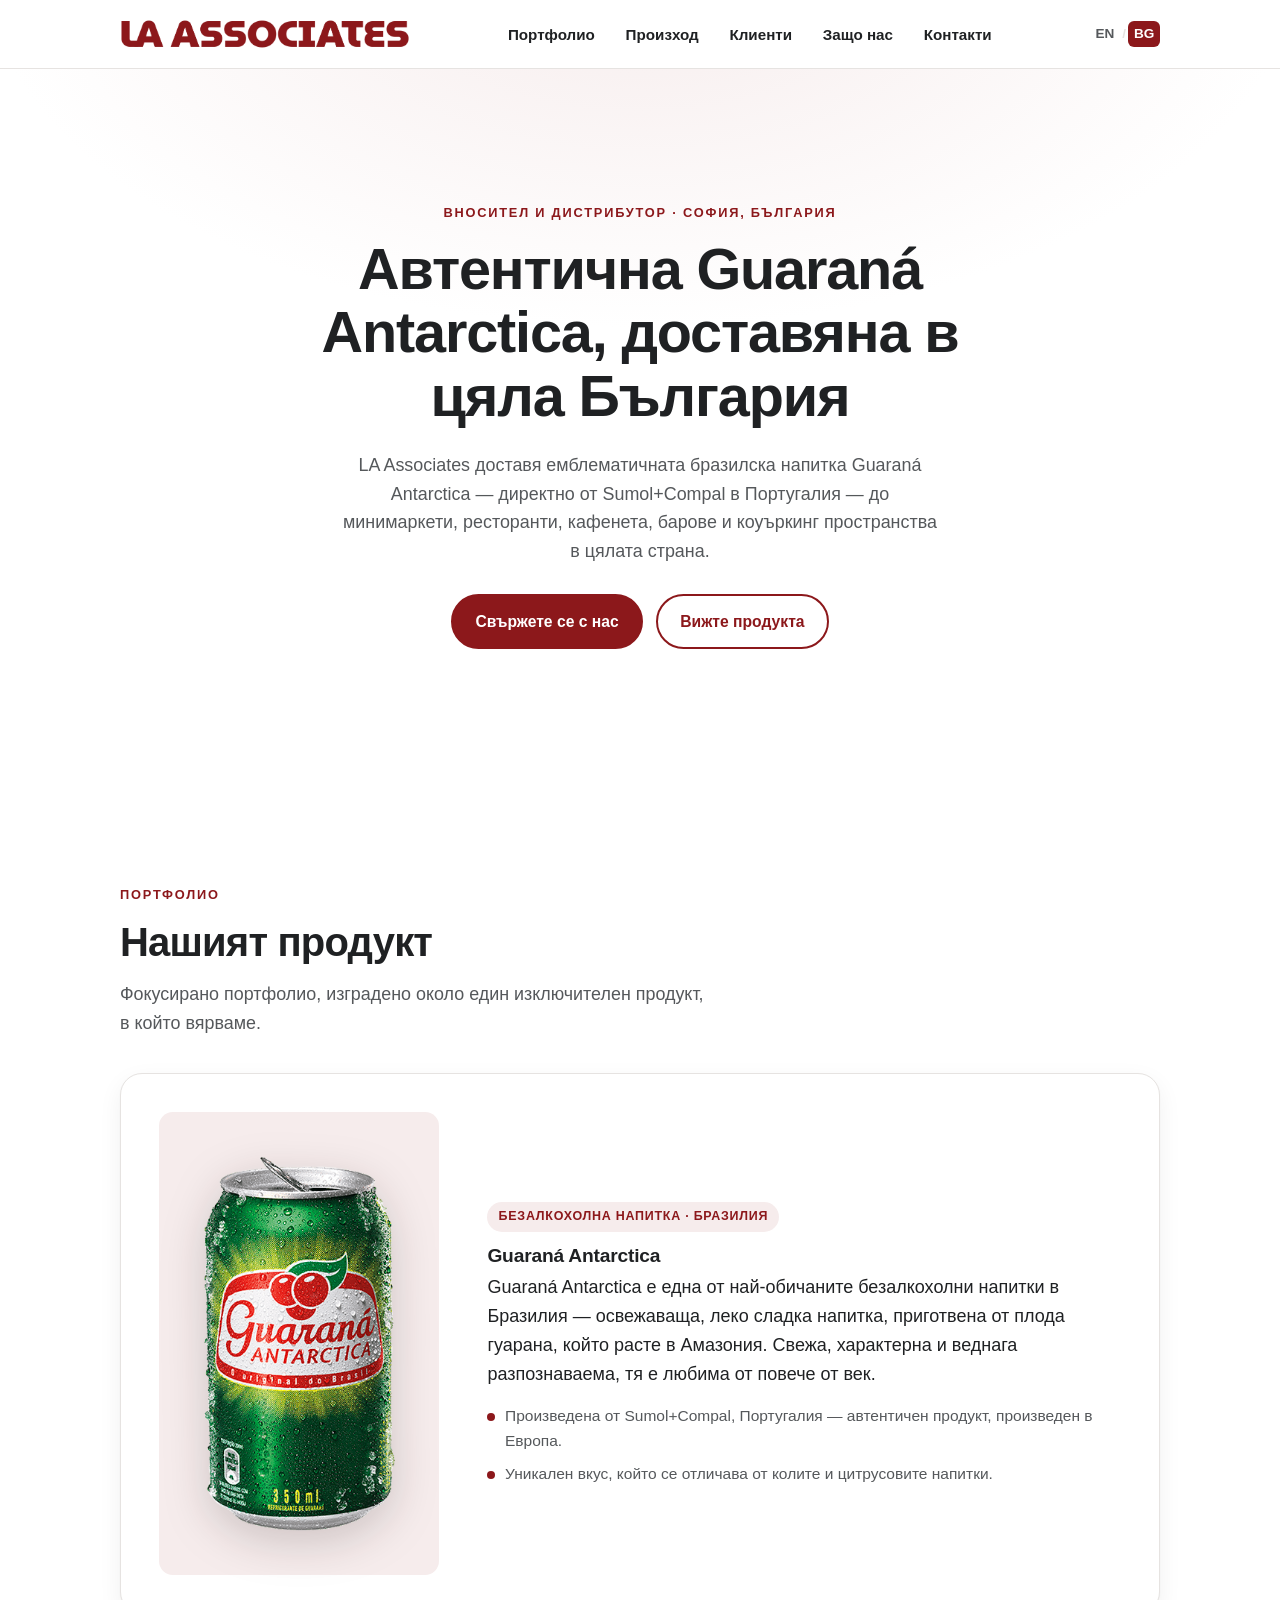
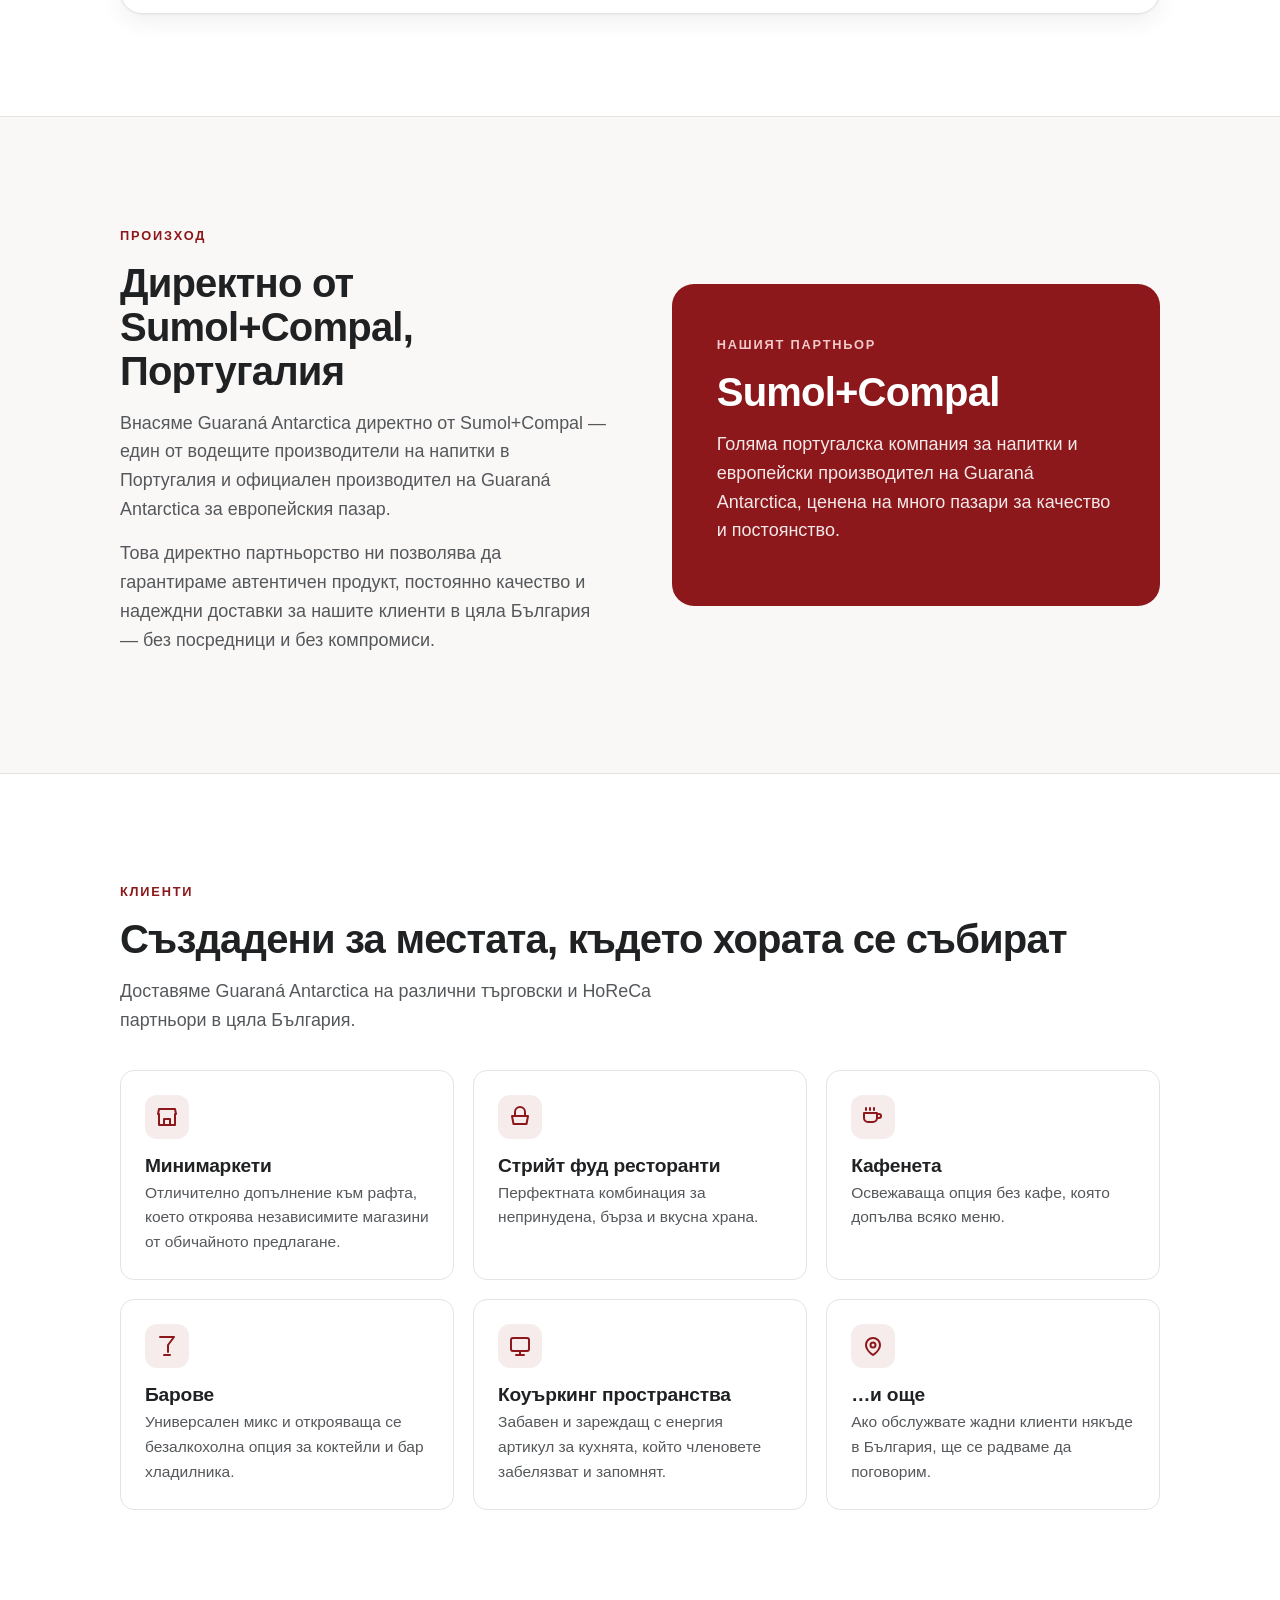
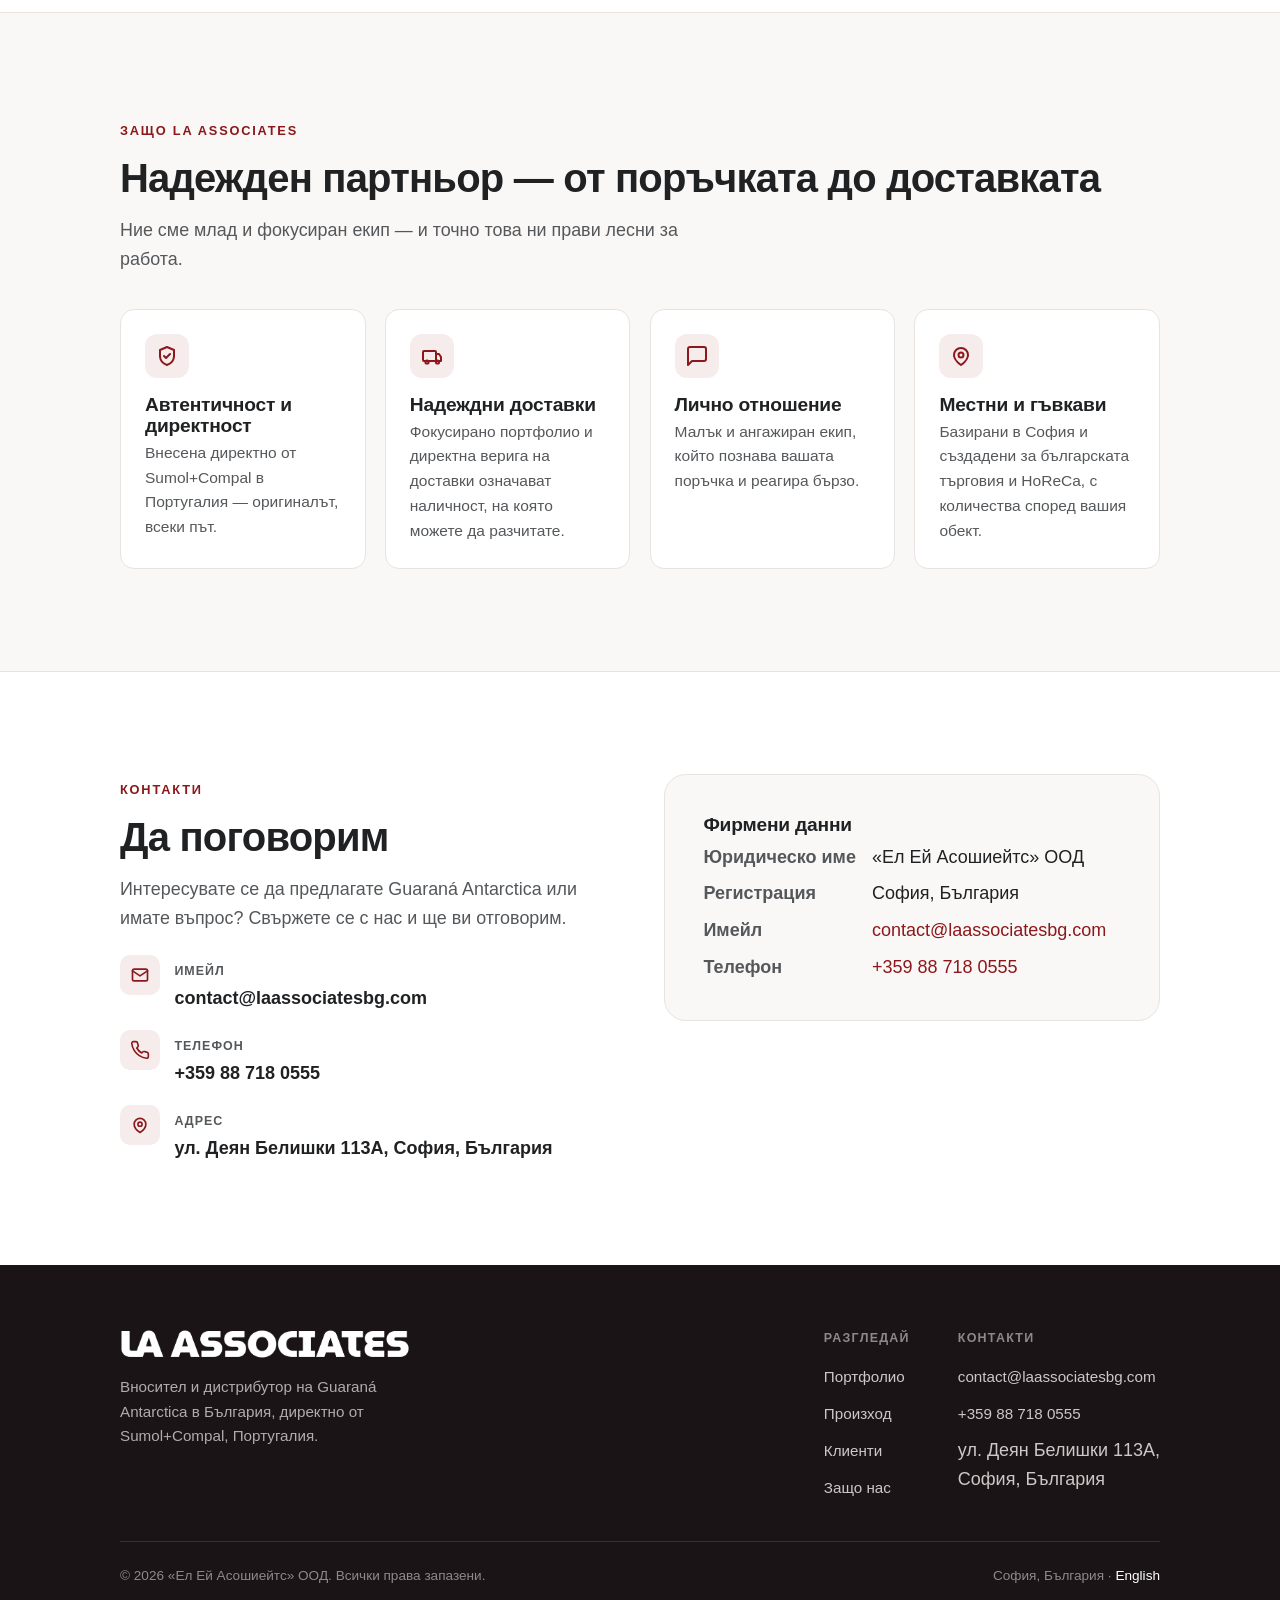
==== bg/index.html @ d762b49c "Add initial website structure and assets for LA Associates - Created index.html with complete websit" ====
<!DOCTYPE html>
<html lang="bg">
<head>
  <meta charset="utf-8">
  <meta name="viewport" content="width=device-width, initial-scale=1">

  <title>LA Associates — Вносител и дистрибутор на Guaraná Antarctica в България</title>
  <meta name="description" content="LA Associates е базиран в София вносител и дистрибутор на Guaraná Antarctica — емблематичната бразилска безалкохолна напитка, доставяна директно от Sumol+Compal, Португалия, до търговци и обекти в цяла България.">
  <meta name="theme-color" content="#8C181B">
  <link rel="canonical" href="https://laassociatesbg.com/bg/">

  <!-- Language alternates -->
  <link rel="alternate" hreflang="en" href="https://laassociatesbg.com/">
  <link rel="alternate" hreflang="bg" href="https://laassociatesbg.com/bg/">
  <link rel="alternate" hreflang="x-default" href="https://laassociatesbg.com/">

  <!-- Icons -->
  <link rel="icon" href="/favicon.ico" sizes="any">
  <link rel="icon" type="image/png" sizes="32x32" href="/assets/img/favicon-32.png">
  <link rel="icon" type="image/png" sizes="16x16" href="/assets/img/favicon-16.png">
  <link rel="apple-touch-icon" href="/assets/img/apple-touch-icon.png">
  <link rel="manifest" href="/site.webmanifest">

  <!-- Open Graph / Twitter -->
  <meta property="og:type" content="website">
  <meta property="og:site_name" content="LA Associates">
  <meta property="og:locale" content="bg">
  <meta property="og:locale:alternate" content="en">
  <meta property="og:title" content="LA Associates — Вносител и дистрибутор на Guaraná Antarctica в България">
  <meta property="og:description" content="Базиран в София вносител и дистрибутор на Guaraná Antarctica, директно от Sumol+Compal, Португалия.">
  <meta property="og:url" content="https://laassociatesbg.com/bg/">
  <meta property="og:image" content="https://laassociatesbg.com/assets/img/og-image.png">
  <meta property="og:image:width" content="1200">
  <meta property="og:image:height" content="630">
  <meta name="twitter:card" content="summary_large_image">
  <meta name="twitter:title" content="LA Associates — Вносител и дистрибутор на Guaraná Antarctica в България">
  <meta name="twitter:description" content="Базиран в София вносител и дистрибутор на Guaraná Antarctica, директно от Sumol+Compal, Португалия.">
  <meta name="twitter:image" content="https://laassociatesbg.com/assets/img/og-image.png">

  <link rel="preload" as="image" href="/assets/img/logo-wordmark.png">
  <link rel="stylesheet" href="/assets/css/styles.css">

  <!-- Structured data: Organization -->
  <script type="application/ld+json">
  {
    "@context": "https://schema.org",
    "@type": "Organization",
    "name": "LA Associates",
    "legalName": "\"LA Associates\" Ltd. («Ел Ей Асошиейтс» ООД)",
    "url": "https://laassociatesbg.com/",
    "logo": "https://laassociatesbg.com/assets/img/logo-mark.png",
    "image": "https://laassociatesbg.com/assets/img/og-image.png",
    "description": "Вносител и дистрибутор на Guaraná Antarctica в България, директно от Sumol+Compal, Португалия.",
    "address": {
      "@type": "PostalAddress",
      "streetAddress": "ул. Деян Белишки 113А",
      "addressLocality": "София",
      "addressCountry": "BG"
    },
    "contactPoint": {
      "@type": "ContactPoint",
      "contactType": "sales",
      "telephone": "+359887180555",
      "email": "contact@laassociatesbg.com",
      "areaServed": "BG",
      "availableLanguage": ["bg", "en"]
    }
  }
  </script>
</head>
<body>
  <a class="skip-link" href="#main">Към съдържанието</a>

  <header class="site-header">
    <div class="container nav">
      <a class="nav__logo" href="/bg/" aria-label="LA Associates — начало">
        <img src="/assets/img/logo-wordmark.png" alt="LA Associates" width="290" height="30">
      </a>

      <nav aria-label="Основна навигация">
        <ul class="nav__links" id="nav-links">
          <li><a href="#portfolio">Портфолио</a></li>
          <li><a href="#sourcing">Произход</a></li>
          <li><a href="#sectors">Клиенти</a></li>
          <li><a href="#why">Защо нас</a></li>
          <li><a href="#contact">Контакти</a></li>
        </ul>
      </nav>

      <div class="nav__right">
        <div class="lang" aria-label="Език">
          <a href="/" hreflang="en">EN</a>
          <span class="sep">/</span>
          <a href="/bg/" aria-current="true" hreflang="bg">BG</a>
        </div>
        <button class="nav__toggle" type="button" aria-expanded="false" aria-controls="nav-links" aria-label="Отвори менюто">
          <svg viewBox="0 0 24 24" fill="none" stroke="currentColor" stroke-width="2" stroke-linecap="round"><line x1="3" y1="6" x2="21" y2="6"/><line x1="3" y1="12" x2="21" y2="12"/><line x1="3" y1="18" x2="21" y2="18"/></svg>
        </button>
      </div>
    </div>
  </header>

  <main id="main">

    <!-- HERO -->
    <section class="hero" id="home">
      <div class="container hero__inner">
        <span class="eyebrow">Вносител и дистрибутор · София, България</span>
        <h1>Автентична Guaraná Antarctica, доставяна в цяла България</h1>
        <p class="lead">LA Associates доставя емблематичната бразилска напитка Guaraná Antarctica — директно от Sumol+Compal в Португалия — до минимаркети, ресторанти, кафенета, барове и коуъркинг пространства в цялата страна.</p>
        <div class="hero__actions">
          <a class="btn btn--primary" href="#contact">Свържете се с нас</a>
          <a class="btn btn--ghost" href="#portfolio">Вижте продукта</a>
        </div>
      </div>
    </section>

    <!-- PORTFOLIO -->
    <section class="section" id="portfolio">
      <div class="container">
        <span class="eyebrow">Портфолио</span>
        <h2>Нашият продукт</h2>
        <p class="lead" style="margin-bottom:2.2rem">Фокусирано портфолио, изградено около един изключителен продукт, в който вярваме.</p>

        <div class="product">
          <div class="product__visual">
            <img src="/assets/img/guarana-can.png" alt="Кен Guaraná Antarctica 350 мл" width="258" height="503">
          </div>
          <div>
            <span class="product__tag">Безалкохолна напитка · Бразилия</span>
            <h3>Guaraná Antarctica</h3>
            <p>Guaraná Antarctica е една от най-обичаните безалкохолни напитки в Бразилия — освежаваща, леко сладка напитка, приготвена от плода гуарана, който расте в Амазония. Свежа, характерна и веднага разпознаваема, тя е любима от повече от век.</p>
            <ul>
              <li>Произведена от Sumol+Compal, Португалия — автентичен продукт, произведен в Европа.</li>
              <li>Уникален вкус, който се отличава от колите и цитрусовите напитки.</li>
              <!-- TODO: добавете точните разфасовки (напр. кен / PET бутилка) след потвърждение. -->
            </ul>
          </div>
        </div>
      </div>
    </section>

    <!-- SOURCING -->
    <section class="section section--alt" id="sourcing">
      <div class="container split">
        <div>
          <span class="eyebrow">Произход</span>
          <h2>Директно от Sumol+Compal, Португалия</h2>
          <p class="lead">Внасяме Guaraná Antarctica директно от Sumol+Compal — един от водещите производители на напитки в Португалия и официален производител на Guaraná Antarctica за европейския пазар.</p>
          <p style="color:var(--ink-soft)">Това директно партньорство ни позволява да гарантираме автентичен продукт, постоянно качество и надеждни доставки за нашите клиенти в цяла България — без посредници и без компромиси.</p>
        </div>
        <div class="split__panel">
          <span class="eyebrow">Нашият партньор</span>
          <h2>Sumol+Compal</h2>
          <p>Голяма португалска компания за напитки и европейски производител на Guaraná Antarctica, ценена на много пазари за качество и постоянство.</p>
        </div>
      </div>
    </section>

    <!-- WHO WE SERVE -->
    <section class="section" id="sectors">
      <div class="container">
        <span class="eyebrow">Клиенти</span>
        <h2>Създадени за местата, където хората се събират</h2>
        <p class="lead" style="margin-bottom:2.2rem">Доставяме Guaraná Antarctica на различни търговски и HoReCa партньори в цяла България.</p>

        <div class="grid grid--3">
          <div class="card">
            <div class="card__icon"><svg viewBox="0 0 24 24" fill="none" stroke="currentColor" stroke-width="2" stroke-linecap="round" stroke-linejoin="round"><path d="M3 9l1-5h16l1 5"/><path d="M4 9v11h16V9"/><path d="M9 20v-6h6v6"/></svg></div>
            <h3>Минимаркети</h3>
            <p>Отличително допълнение към рафта, което откроява независимите магазини от обичайното предлагане.</p>
          </div>
          <div class="card">
            <div class="card__icon"><svg viewBox="0 0 24 24" fill="none" stroke="currentColor" stroke-width="2" stroke-linecap="round" stroke-linejoin="round"><path d="M4 11h16l-1.5 8h-13z"/><path d="M7 11V7a5 5 0 0 1 10 0v4"/></svg></div>
            <h3>Стрийт фуд ресторанти</h3>
            <p>Перфектната комбинация за непринудена, бърза и вкусна храна.</p>
          </div>
          <div class="card">
            <div class="card__icon"><svg viewBox="0 0 24 24" fill="none" stroke="currentColor" stroke-width="2" stroke-linecap="round" stroke-linejoin="round"><path d="M3 8h13v5a4 4 0 0 1-4 4H7a4 4 0 0 1-4-4z"/><path d="M16 9h2a2 2 0 0 1 0 4h-2"/><path d="M5 3v2M9 3v2M13 3v2"/></svg></div>
            <h3>Кафенета</h3>
            <p>Освежаваща опция без кафе, която допълва всяко меню.</p>
          </div>
          <div class="card">
            <div class="card__icon"><svg viewBox="0 0 24 24" fill="none" stroke="currentColor" stroke-width="2" stroke-linecap="round" stroke-linejoin="round"><path d="M5 3h14l-6 8v7"/><path d="M9 21h6"/></svg></div>
            <h3>Барове</h3>
            <p>Универсален микс и открояваща се безалкохолна опция за коктейли и бар хладилника.</p>
          </div>
          <div class="card">
            <div class="card__icon"><svg viewBox="0 0 24 24" fill="none" stroke="currentColor" stroke-width="2" stroke-linecap="round" stroke-linejoin="round"><rect x="3" y="4" width="18" height="13" rx="2"/><path d="M8 21h8M12 17v4"/></svg></div>
            <h3>Коуъркинг пространства</h3>
            <p>Забавен и зареждащ с енергия артикул за кухнята, който членовете забелязват и запомнят.</p>
          </div>
          <div class="card">
            <div class="card__icon"><svg viewBox="0 0 24 24" fill="none" stroke="currentColor" stroke-width="2" stroke-linecap="round" stroke-linejoin="round"><path d="M12 21s-7-4.5-7-10a7 7 0 0 1 14 0c0 5.5-7 10-7 10z"/><circle cx="12" cy="11" r="2.5"/></svg></div>
            <h3>…и още</h3>
            <p>Ако обслужвате жадни клиенти някъде в България, ще се радваме да поговорим.</p>
          </div>
        </div>
      </div>
    </section>

    <!-- WHY US -->
    <section class="section section--alt" id="why">
      <div class="container">
        <span class="eyebrow">Защо LA Associates</span>
        <h2>Надежден партньор — от поръчката до доставката</h2>
        <p class="lead" style="margin-bottom:2.2rem">Ние сме млад и фокусиран екип — и точно това ни прави лесни за работа.</p>

        <div class="grid grid--4">
          <div class="card">
            <div class="card__icon"><svg viewBox="0 0 24 24" fill="none" stroke="currentColor" stroke-width="2" stroke-linecap="round" stroke-linejoin="round"><path d="M9 12l2 2 4-4"/><path d="M12 3l7 3v6c0 4.5-3 7.5-7 9-4-1.5-7-4.5-7-9V6z"/></svg></div>
            <h3>Автентичност и директност</h3>
            <p>Внесена директно от Sumol+Compal в Португалия — оригиналът, всеки път.</p>
          </div>
          <div class="card">
            <div class="card__icon"><svg viewBox="0 0 24 24" fill="none" stroke="currentColor" stroke-width="2" stroke-linecap="round" stroke-linejoin="round"><rect x="3" y="7" width="13" height="10" rx="1"/><path d="M16 10h3l2 3v4h-5z"/><circle cx="7" cy="18" r="1.6"/><circle cx="17.5" cy="18" r="1.6"/></svg></div>
            <h3>Надеждни доставки</h3>
            <p>Фокусирано портфолио и директна верига на доставки означават наличност, на която можете да разчитате.</p>
          </div>
          <div class="card">
            <div class="card__icon"><svg viewBox="0 0 24 24" fill="none" stroke="currentColor" stroke-width="2" stroke-linecap="round" stroke-linejoin="round"><path d="M21 15a2 2 0 0 1-2 2H7l-4 4V5a2 2 0 0 1 2-2h14a2 2 0 0 1 2 2z"/></svg></div>
            <h3>Лично отношение</h3>
            <p>Малък и ангажиран екип, който познава вашата поръчка и реагира бързо.</p>
          </div>
          <div class="card">
            <div class="card__icon"><svg viewBox="0 0 24 24" fill="none" stroke="currentColor" stroke-width="2" stroke-linecap="round" stroke-linejoin="round"><path d="M12 21s-7-4.5-7-10a7 7 0 0 1 14 0c0 5.5-7 10-7 10z"/><circle cx="12" cy="11" r="2.5"/></svg></div>
            <h3>Местни и гъвкави</h3>
            <p>Базирани в София и създадени за българската търговия и HoReCa, с количества според вашия обект.</p>
          </div>
        </div>
      </div>
    </section>

    <!-- CONTACT -->
    <section class="section" id="contact">
      <div class="container">
        <div class="contact__grid">
          <div>
            <span class="eyebrow">Контакти</span>
            <h2>Да поговорим</h2>
            <p class="lead">Интересувате се да предлагате Guaraná Antarctica или имате въпрос? Свържете се с нас и ще ви отговорим.</p>
            <ul class="contact__list">
              <li>
                <span class="contact__ico"><svg viewBox="0 0 24 24" fill="none" stroke="currentColor" stroke-width="2" stroke-linecap="round" stroke-linejoin="round"><rect x="3" y="5" width="18" height="14" rx="2"/><path d="m3 7 9 6 9-6"/></svg></span>
                <span><span class="k">Имейл</span><br><a class="v" href="mailto:contact@laassociatesbg.com">contact@laassociatesbg.com</a></span>
              </li>
              <li>
                <span class="contact__ico"><svg viewBox="0 0 24 24" fill="none" stroke="currentColor" stroke-width="2" stroke-linecap="round" stroke-linejoin="round"><path d="M22 16.9v3a2 2 0 0 1-2.2 2 19.8 19.8 0 0 1-8.6-3.1 19.5 19.5 0 0 1-6-6 19.8 19.8 0 0 1-3.1-8.6A2 2 0 0 1 4.1 2h3a2 2 0 0 1 2 1.7c.1.9.4 1.8.7 2.6a2 2 0 0 1-.5 2.1L8.1 9.6a16 16 0 0 0 6 6l1.2-1.2a2 2 0 0 1 2.1-.5c.8.3 1.7.6 2.6.7a2 2 0 0 1 1.9 2z"/></svg></span>
                <span><span class="k">Телефон</span><br><a class="v" href="tel:+359887180555">+359 88 718 0555</a></span>
              </li>
              <li>
                <span class="contact__ico"><svg viewBox="0 0 24 24" fill="none" stroke="currentColor" stroke-width="2" stroke-linecap="round" stroke-linejoin="round"><path d="M12 21s-7-4.5-7-10a7 7 0 0 1 14 0c0 5.5-7 10-7 10z"/><circle cx="12" cy="11" r="2.5"/></svg></span>
                <span><span class="k">Адрес</span><br><span class="v">ул. Деян Белишки 113А, София, България</span></span>
              </li>
            </ul>
          </div>
          <aside class="contact__card">
            <h3>Фирмени данни</h3>
            <dl>
              <dt>Юридическо име</dt><dd>«Ел Ей Асошиейтс» ООД</dd>
              <dt>Регистрация</dt><dd>София, България</dd>
              <!-- TODO: добавете ЕИК/ДДС номер, когато е наличен -->
              <dt>Имейл</dt><dd><a href="mailto:contact@laassociatesbg.com">contact@laassociatesbg.com</a></dd>
              <dt>Телефон</dt><dd><a href="tel:+359887180555">+359 88 718 0555</a></dd>
            </dl>
          </aside>
        </div>
      </div>
    </section>
  </main>

  <footer class="site-footer">
    <div class="container">
      <div class="footer__top">
        <div class="footer__brand">
          <img src="/assets/img/logo-wordmark.png" alt="LA Associates" width="290" height="30">
          <p>Вносител и дистрибутор на Guaraná Antarctica в България, директно от Sumol+Compal, Португалия.</p>
        </div>
        <div class="footer__nav">
          <div>
            <h4>Разгледай</h4>
            <ul>
              <li><a href="#portfolio">Портфолио</a></li>
              <li><a href="#sourcing">Произход</a></li>
              <li><a href="#sectors">Клиенти</a></li>
              <li><a href="#why">Защо нас</a></li>
            </ul>
          </div>
          <div>
            <h4>Контакти</h4>
            <ul>
              <li><a href="mailto:contact@laassociatesbg.com">contact@laassociatesbg.com</a></li>
              <li><a href="tel:+359887180555">+359 88 718 0555</a></li>
              <li>ул. Деян Белишки 113А,<br>София, България</li>
            </ul>
            <!-- Social links go here once available -->
          </div>
        </div>
      </div>
      <div class="footer__bottom">
        <span>&copy; <span id="year">2026</span> «Ел Ей Асошиейтс» ООД. Всички права запазени.<!-- TODO: добавете „· ДДС: <номер>“ когато е наличен --></span>
        <span>София, България · <a href="/">English</a></span>
      </div>
    </div>
  </footer>

  <script src="/assets/js/main.js" defer></script>
</body>
</html>
---- assets/css/styles.css ----
/* =========================================================================
   LA Associates — stylesheet
   Single shared stylesheet for the English (/) and Bulgarian (/bg/) pages.
   Theming lives in :root — change the brand here and it updates everywhere.
   ========================================================================= */

:root {
  --brand:        #8C181B;   /* logo maroon */
  --brand-dark:   #6E1215;
  --brand-tint:   #f6ecec;   /* very light maroon wash for section backgrounds */
  --ink:          #1F2123;   /* body text */
  --ink-soft:     #55585b;   /* secondary text */
  --line:         #e6e3e1;   /* hairline borders */
  --bg:           #ffffff;
  --bg-alt:       #faf8f7;
  --radius:       14px;
  --radius-lg:    22px;
  --maxw:         1120px;
  --shadow:       0 1px 2px rgba(0,0,0,.04), 0 8px 24px rgba(20,10,10,.06);
  --font: -apple-system, BlinkMacSystemFont, "Segoe UI", Roboto, Helvetica, Arial,
          "Apple Color Emoji", "Segoe UI Emoji", sans-serif;
}

/* ---------- reset ---------- */
*, *::before, *::after { box-sizing: border-box; }
html { scroll-behavior: smooth; -webkit-text-size-adjust: 100%; }
body {
  margin: 0;
  font-family: var(--font);
  color: var(--ink);
  background: var(--bg);
  line-height: 1.6;
  font-size: clamp(16px, 1vw + 14px, 18px);
  -webkit-font-smoothing: antialiased;
}
img { max-width: 100%; display: block; height: auto; }
a { color: var(--brand); text-decoration: none; }
a:hover { text-decoration: underline; }
h1, h2, h3 { line-height: 1.1; letter-spacing: -0.02em; font-weight: 800; margin: 0 0 .4em; }
h1 { font-size: clamp(2.1rem, 5vw + 1rem, 3.6rem); }
h2 { font-size: clamp(1.7rem, 3vw + .8rem, 2.5rem); }
h3 { font-size: 1.2rem; letter-spacing: -0.01em; }
p  { margin: 0 0 1rem; }
:focus-visible { outline: 3px solid var(--brand); outline-offset: 2px; border-radius: 4px; }

/* ---------- layout helpers ---------- */
.container { width: 100%; max-width: var(--maxw); margin-inline: auto; padding-inline: clamp(20px, 5vw, 40px); }
.section { padding: clamp(56px, 8vw, 104px) 0; }
.section--alt { background: var(--bg-alt); border-block: 1px solid var(--line); }
.eyebrow {
  display: inline-block; font-size: .8rem; font-weight: 700; letter-spacing: .14em;
  text-transform: uppercase; color: var(--brand); margin-bottom: .9rem;
}
.lead { font-size: 1.12rem; color: var(--ink-soft); max-width: 60ch; }
.skip-link {
  position: absolute; left: -9999px; top: 0; background: var(--brand); color: #fff;
  padding: .6rem 1rem; z-index: 100; border-radius: 0 0 8px 0;
}
.skip-link:focus { left: 0; }

/* ---------- buttons ---------- */
.btn {
  display: inline-flex; align-items: center; gap: .5rem; font-weight: 700;
  padding: .8rem 1.4rem; border-radius: 999px; border: 2px solid var(--brand);
  transition: background .15s ease, color .15s ease, transform .15s ease;
  text-decoration: none; cursor: pointer; font-size: .98rem;
}
.btn--primary { background: var(--brand); color: #fff; }
.btn--primary:hover { background: var(--brand-dark); border-color: var(--brand-dark); text-decoration: none; transform: translateY(-1px); }
.btn--ghost { background: transparent; color: var(--brand); }
.btn--ghost:hover { background: var(--brand-tint); text-decoration: none; }

/* ---------- header / nav ---------- */
.site-header {
  position: sticky; top: 0; z-index: 50; background: rgba(255,255,255,.92);
  backdrop-filter: saturate(180%) blur(10px); border-bottom: 1px solid var(--line);
}
.nav { display: flex; align-items: center; justify-content: space-between; gap: 1rem; min-height: 68px; }
.nav__logo img { height: 30px; width: auto; }
.nav__links { display: flex; align-items: center; gap: clamp(1rem, 2.4vw, 2rem); list-style: none; margin: 0; padding: 0; }
.nav__links a { color: var(--ink); font-weight: 600; font-size: .95rem; }
.nav__links a:hover { color: var(--brand); text-decoration: none; }
.nav__right { display: flex; align-items: center; gap: 1.2rem; }

/* language switcher */
.lang { display: inline-flex; align-items: center; gap: .15rem; font-size: .85rem; font-weight: 700; }
.lang a { color: var(--ink-soft); padding: .15rem .35rem; border-radius: 6px; }
.lang a:hover { color: var(--brand); text-decoration: none; }
.lang [aria-current="true"] { color: #fff; background: var(--brand); }
.lang span.sep { color: var(--line); }

/* mobile nav */
.nav__toggle {
  display: none; background: none; border: 0; cursor: pointer; padding: .4rem;
  color: var(--ink);
}
.nav__toggle svg { width: 26px; height: 26px; }

@media (max-width: 860px) {
  .nav__toggle { display: inline-flex; }
  .nav__links {
    position: fixed; inset: 68px 0 auto 0; flex-direction: column; align-items: flex-start;
    gap: 0; background: #fff; border-bottom: 1px solid var(--line); padding: .5rem 0;
    box-shadow: var(--shadow); transform: translateY(-12px); opacity: 0; pointer-events: none;
    transition: opacity .18s ease, transform .18s ease;
  }
  .nav__links.is-open { transform: translateY(0); opacity: 1; pointer-events: auto; }
  .nav__links li { width: 100%; }
  .nav__links a { display: block; padding: .85rem clamp(20px,5vw,40px); width: 100%; }
}

/* ---------- hero ---------- */
.hero { position: relative; overflow: hidden; background:
  radial-gradient(1100px 620px at 50% -16%, var(--brand-tint), transparent 60%); }
.hero__inner { padding: clamp(60px, 10vw, 128px) 0; text-align: center; }
.hero__inner h1 { max-width: 20ch; margin-inline: auto; }
.hero__inner .lead { max-width: 60ch; margin-inline: auto; }
.hero__actions { display: flex; flex-wrap: wrap; gap: .8rem; margin-top: 1.8rem; justify-content: center; }

/* ---------- cards / grids ---------- */
.grid { display: grid; gap: 1.2rem; }
.grid--3 { grid-template-columns: repeat(3, 1fr); }
.grid--4 { grid-template-columns: repeat(4, 1fr); }
@media (max-width: 900px) { .grid--3, .grid--4 { grid-template-columns: repeat(2, 1fr); } }
@media (max-width: 560px) { .grid--3, .grid--4 { grid-template-columns: 1fr; } }

.card {
  background: var(--bg); border: 1px solid var(--line); border-radius: var(--radius);
  padding: 1.5rem; transition: box-shadow .18s ease, transform .18s ease;
}
.card:hover { box-shadow: var(--shadow); transform: translateY(-2px); }
.card__icon {
  width: 44px; height: 44px; border-radius: 12px; display: grid; place-items: center;
  background: var(--brand-tint); color: var(--brand); margin-bottom: 1rem;
}
.card__icon svg { width: 24px; height: 24px; }
.card h3 { margin-bottom: .3rem; }
.card p { color: var(--ink-soft); margin: 0; font-size: .97rem; }

/* product (portfolio) */
.product { display: grid; grid-template-columns: 280px 1fr; gap: clamp(1.5rem, 4vw, 3rem); align-items: center;
  border: 1px solid var(--line); border-radius: var(--radius-lg); padding: clamp(1.4rem, 3vw, 2.4rem); background: #fff; box-shadow: var(--shadow); }
.product__visual { background: var(--brand-tint); border-radius: var(--radius); aspect-ratio: 4/5; display: grid; grid-template-columns: 1fr; place-items: center; padding: clamp(24px, 4vw, 44px); }
.product__visual img { width: auto; height: auto; max-width: 100%; max-height: 100%; filter: drop-shadow(0 12px 22px rgba(20,10,10,.18)); }
.product__tag { display:inline-block; font-size:.78rem; font-weight:700; letter-spacing:.06em; text-transform:uppercase; color: var(--brand); background: var(--brand-tint); padding:.3rem .7rem; border-radius:999px; margin-bottom:.8rem; }
.product ul { margin: 1rem 0 0; padding: 0; list-style: none; display: grid; gap: .5rem; }
.product li { display: flex; gap: .6rem; align-items: flex-start; color: var(--ink-soft); font-size: .97rem; }
.product li::before { content: ""; flex: none; width: 8px; height: 8px; margin-top: .55rem; border-radius: 50%; background: var(--brand); }
@media (max-width: 680px) { .product { grid-template-columns: 1fr; } .product__visual { max-width: 220px; margin-inline: auto; } }

/* sourcing split */
.split { display: grid; grid-template-columns: 1fr 1fr; gap: clamp(2rem,5vw,4rem); align-items: center; }
@media (max-width: 820px) { .split { grid-template-columns: 1fr; } }
.split__panel { background: var(--brand); color: #fff; border-radius: var(--radius-lg); padding: clamp(1.8rem, 4vw, 2.8rem); }
.split__panel .eyebrow { color: #f3c9c9; }
.split__panel h2 { color: #fff; }
.split__panel p { color: rgba(255,255,255,.9); }

/* ---------- contact ---------- */
.contact__grid { display: grid; grid-template-columns: 1fr 1fr; gap: clamp(1.5rem, 4vw, 3rem); align-items: start; }
@media (max-width: 760px) { .contact__grid { grid-template-columns: 1fr; } }
.contact__list { list-style: none; margin: 1.4rem 0 0; padding: 0; display: grid; gap: 1.1rem; }
.contact__list li { display: flex; gap: .9rem; align-items: flex-start; }
.contact__ico { flex: none; width: 40px; height: 40px; border-radius: 10px; background: var(--brand-tint); color: var(--brand); display: grid; place-items: center; }
.contact__ico svg { width: 20px; height: 20px; }
.contact__list .k { font-size: .78rem; text-transform: uppercase; letter-spacing: .08em; color: var(--ink-soft); font-weight: 700; }
.contact__list .v { font-weight: 600; color: var(--ink); }
.contact__list a.v:hover { color: var(--brand); }
.contact__card { background: var(--bg-alt); border: 1px solid var(--line); border-radius: var(--radius-lg); padding: clamp(1.5rem, 4vw, 2.4rem); }
.contact__card dl { margin: 0; display: grid; grid-template-columns: auto 1fr; gap: .5rem 1rem; }
.contact__card dt { font-weight: 700; color: var(--ink-soft); }
.contact__card dd { margin: 0; }

/* ---------- footer ---------- */
.site-footer { background: #1a1416; color: #cfc7c7; padding: clamp(40px, 6vw, 64px) 0 28px; }
.site-footer a { color: #fff; }
.footer__top { display: flex; flex-wrap: wrap; justify-content: space-between; gap: 2rem; }
.footer__brand img { height: 30px; filter: brightness(0) invert(1); margin-bottom: 1rem; }
.footer__brand p { max-width: 38ch; color: #b3abab; font-size: .95rem; }
.footer__nav { display: flex; gap: 3rem; flex-wrap: wrap; }
.footer__nav h4 { font-size: .78rem; text-transform: uppercase; letter-spacing: .1em; color: #8f8888; margin: 0 0 .8rem; }
.footer__nav ul { list-style: none; margin: 0; padding: 0; display: grid; gap: .5rem; }
.footer__nav a { color: #cfc7c7; font-size: .95rem; }
.footer__nav a:hover { color: #fff; }
.footer__bottom { margin-top: 2.5rem; padding-top: 1.4rem; border-top: 1px solid rgba(255,255,255,.12);
  display: flex; flex-wrap: wrap; gap: .6rem 1.5rem; justify-content: space-between; font-size: .85rem; color: #8f8888; }

/* reduced motion */
@media (prefers-reduced-motion: reduce) {
  html { scroll-behavior: auto; }
  * { transition: none !important; }
}
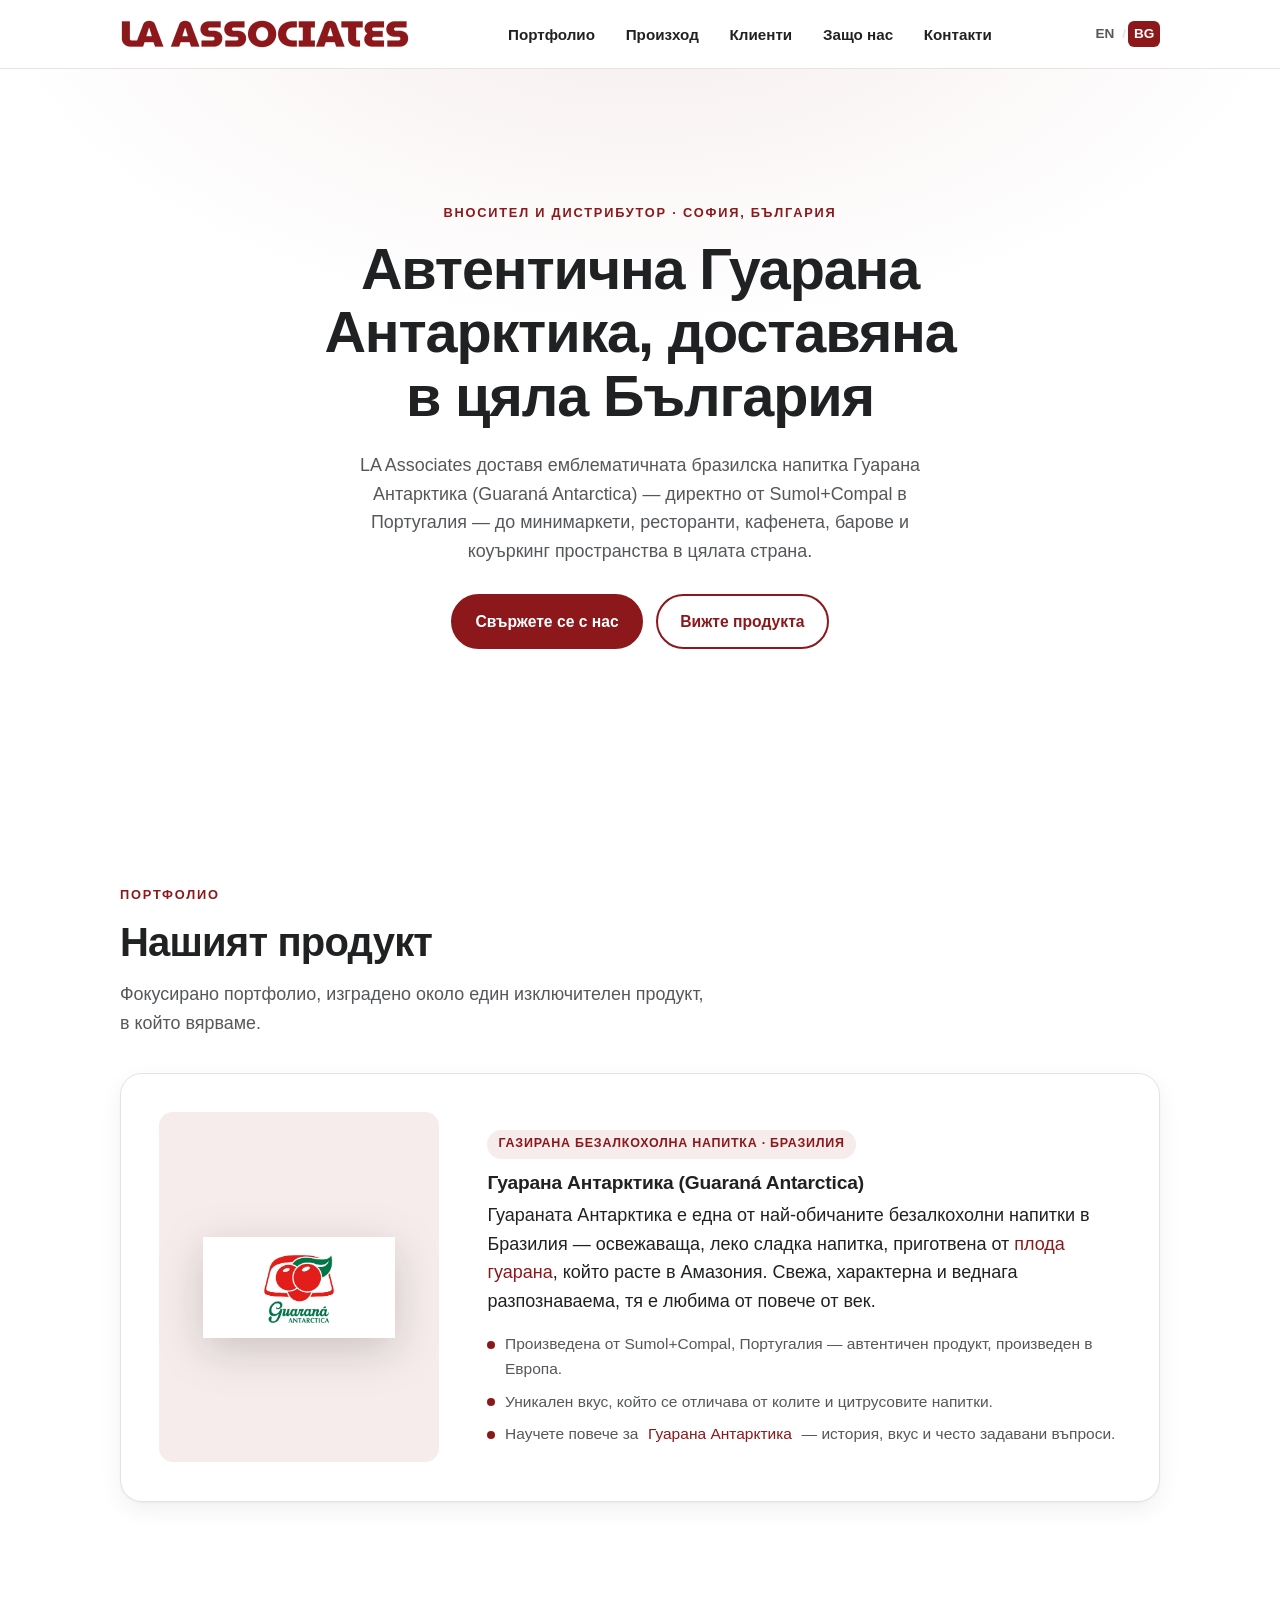
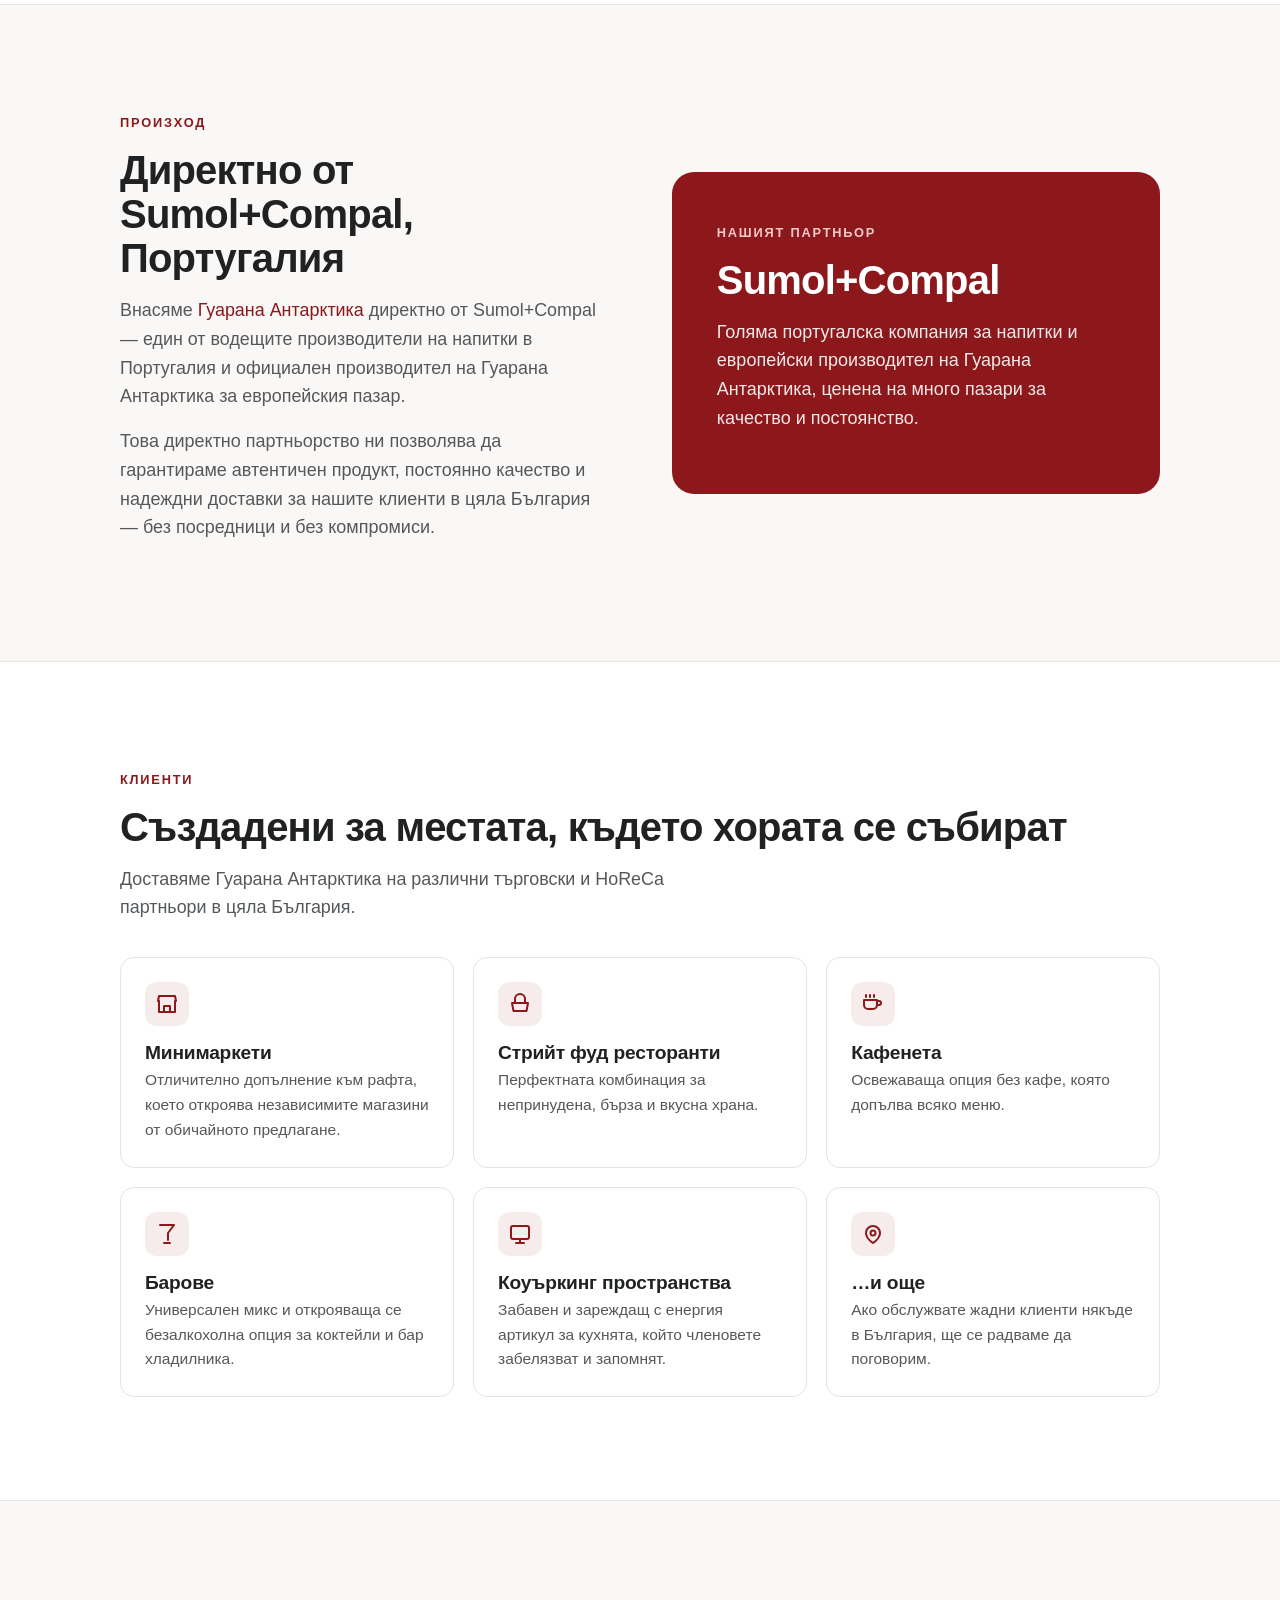
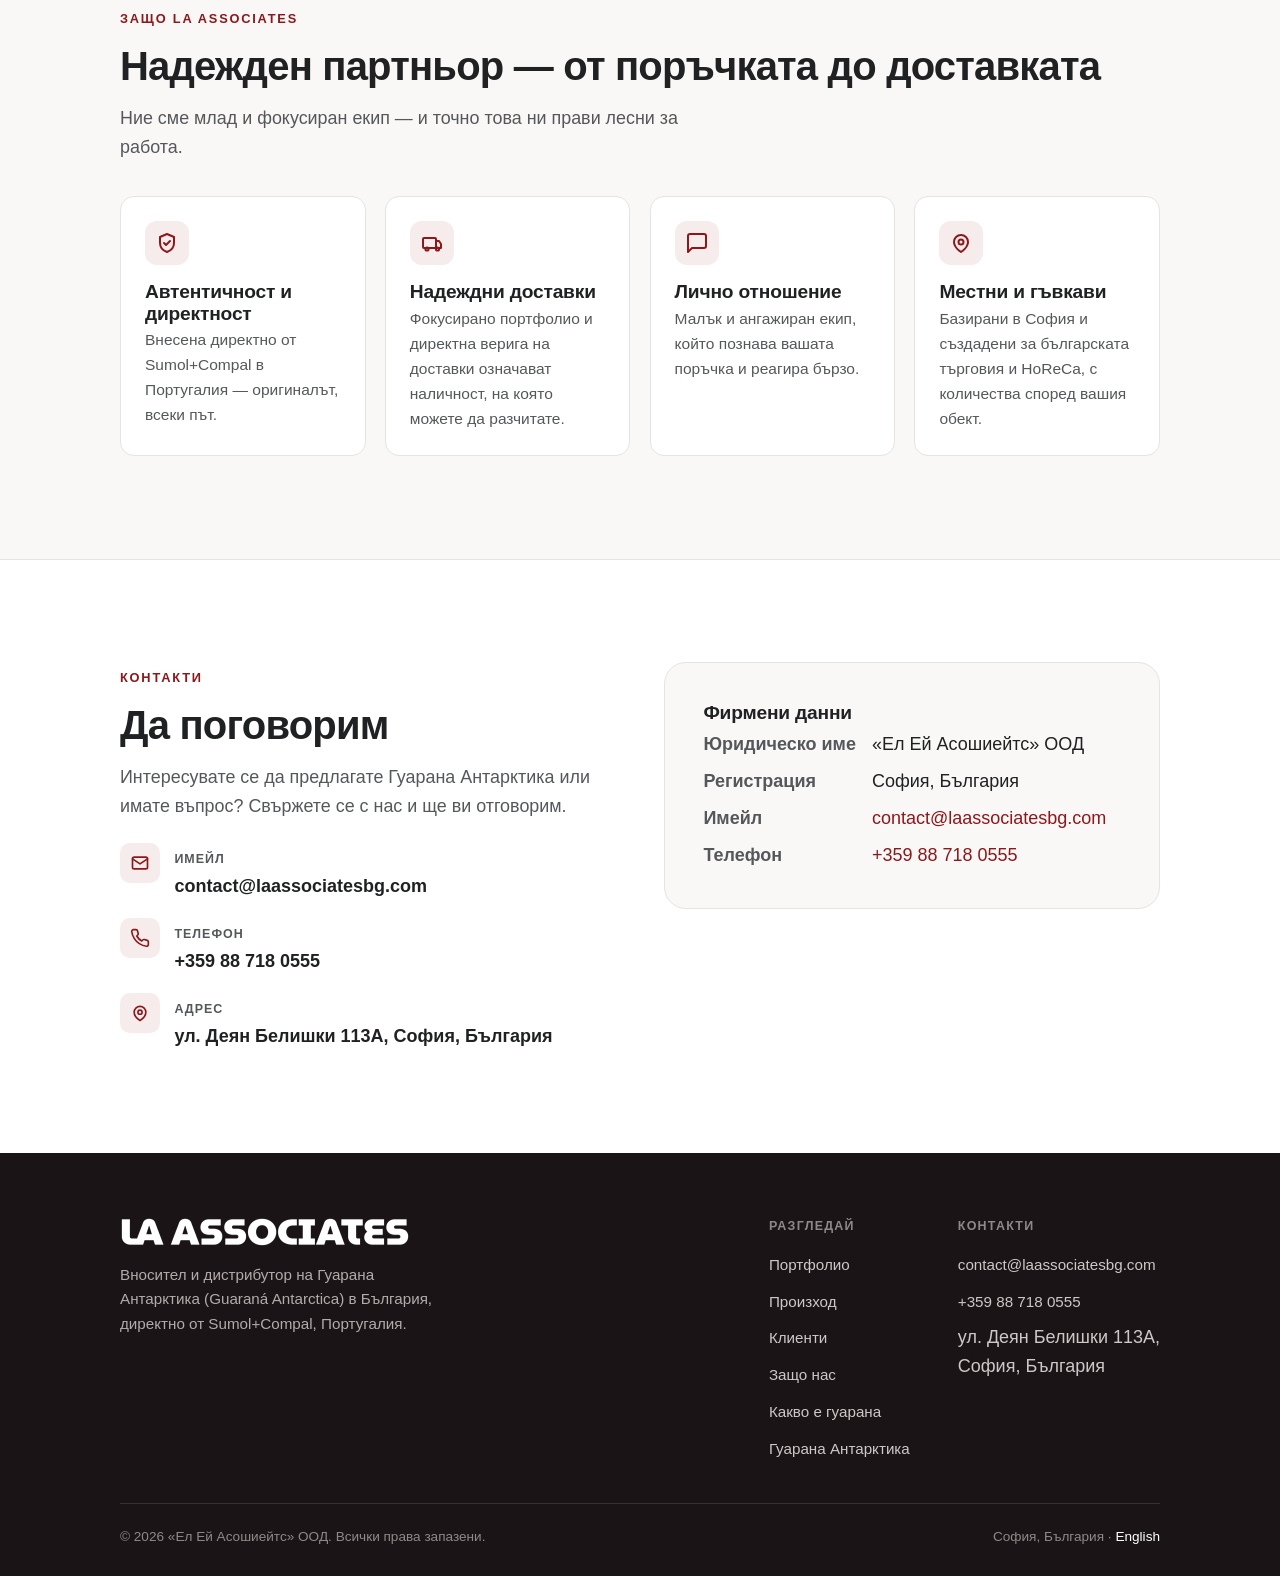
==== commit d72ffecc: "SEO overhaul: Bulgarian at root, content cluster, structured data The Bulgarian page previously wrot" ====
--- a/bg/index.html
+++ b/bg/index.html
@@ -3,307 +3,14 @@
 <head>
   <meta charset="utf-8">
   <meta name="viewport" content="width=device-width, initial-scale=1">
-
-  <title>LA Associates — Вносител и дистрибутор на Guaraná Antarctica в България</title>
-  <meta name="description" content="LA Associates е базиран в София вносител и дистрибутор на Guaraná Antarctica — емблематичната бразилска безалкохолна напитка, доставяна директно от Sumol+Compal, Португалия, до търговци и обекти в цяла България.">
-  <meta name="theme-color" content="#8C181B">
-  <link rel="canonical" href="https://laassociatesbg.com/bg/">
-
-  <!-- Language alternates -->
-  <link rel="alternate" hreflang="en" href="https://laassociatesbg.com/">
-  <link rel="alternate" hreflang="bg" href="https://laassociatesbg.com/bg/">
-  <link rel="alternate" hreflang="x-default" href="https://laassociatesbg.com/">
-
-  <!-- Icons -->
-  <link rel="icon" href="/favicon.ico" sizes="any">
-  <link rel="icon" type="image/png" sizes="32x32" href="/assets/img/favicon-32.png">
-  <link rel="icon" type="image/png" sizes="16x16" href="/assets/img/favicon-16.png">
-  <link rel="apple-touch-icon" href="/assets/img/apple-touch-icon.png">
-  <link rel="manifest" href="/site.webmanifest">
-
-  <!-- Open Graph / Twitter -->
-  <meta property="og:type" content="website">
-  <meta property="og:site_name" content="LA Associates">
-  <meta property="og:locale" content="bg">
-  <meta property="og:locale:alternate" content="en">
-  <meta property="og:title" content="LA Associates — Вносител и дистрибутор на Guaraná Antarctica в България">
-  <meta property="og:description" content="Базиран в София вносител и дистрибутор на Guaraná Antarctica, директно от Sumol+Compal, Португалия.">
-  <meta property="og:url" content="https://laassociatesbg.com/bg/">
-  <meta property="og:image" content="https://laassociatesbg.com/assets/img/og-image.png">
-  <meta property="og:image:width" content="1200">
-  <meta property="og:image:height" content="630">
-  <meta name="twitter:card" content="summary_large_image">
-  <meta name="twitter:title" content="LA Associates — Вносител и дистрибутор на Guaraná Antarctica в България">
-  <meta name="twitter:description" content="Базиран в София вносител и дистрибутор на Guaraná Antarctica, директно от Sumol+Compal, Португалия.">
-  <meta name="twitter:image" content="https://laassociatesbg.com/assets/img/og-image.png">
-
-  <link rel="preload" as="image" href="/assets/img/logo-wordmark.png">
-  <link rel="stylesheet" href="/assets/css/styles.css">
-
-  <!-- Structured data: Organization -->
-  <script type="application/ld+json">
-  {
-    "@context": "https://schema.org",
-    "@type": "Organization",
-    "name": "LA Associates",
-    "legalName": "\"LA Associates\" Ltd. («Ел Ей Асошиейтс» ООД)",
-    "url": "https://laassociatesbg.com/",
-    "logo": "https://laassociatesbg.com/assets/img/logo-mark.png",
-    "image": "https://laassociatesbg.com/assets/img/og-image.png",
-    "description": "Вносител и дистрибутор на Guaraná Antarctica в България, директно от Sumol+Compal, Португалия.",
-    "address": {
-      "@type": "PostalAddress",
-      "streetAddress": "ул. Деян Белишки 113А",
-      "addressLocality": "София",
-      "addressCountry": "BG"
-    },
-    "contactPoint": {
-      "@type": "ContactPoint",
-      "contactType": "sales",
-      "telephone": "+359887180555",
-      "email": "contact@laassociatesbg.com",
-      "areaServed": "BG",
-      "availableLanguage": ["bg", "en"]
-    }
-  }
-  </script>
+  <title>Пренасочване към laassociatesbg.com</title>
+  <meta name="robots" content="noindex, follow">
+  <link rel="canonical" href="https://laassociatesbg.com/">
+  <meta http-equiv="refresh" content="0; url=/">
+  <script>location.replace("/");</script>
 </head>
 <body>
-  <a class="skip-link" href="#main">Към съдържанието</a>
-
-  <header class="site-header">
-    <div class="container nav">
-      <a class="nav__logo" href="/bg/" aria-label="LA Associates — начало">
-        <img src="/assets/img/logo-wordmark.png" alt="LA Associates" width="290" height="30">
-      </a>
-
-      <nav aria-label="Основна навигация">
-        <ul class="nav__links" id="nav-links">
-          <li><a href="#portfolio">Портфолио</a></li>
-          <li><a href="#sourcing">Произход</a></li>
-          <li><a href="#sectors">Клиенти</a></li>
-          <li><a href="#why">Защо нас</a></li>
-          <li><a href="#contact">Контакти</a></li>
-        </ul>
-      </nav>
-
-      <div class="nav__right">
-        <div class="lang" aria-label="Език">
-          <a href="/" hreflang="en">EN</a>
-          <span class="sep">/</span>
-          <a href="/bg/" aria-current="true" hreflang="bg">BG</a>
-        </div>
-        <button class="nav__toggle" type="button" aria-expanded="false" aria-controls="nav-links" aria-label="Отвори менюто">
-          <svg viewBox="0 0 24 24" fill="none" stroke="currentColor" stroke-width="2" stroke-linecap="round"><line x1="3" y1="6" x2="21" y2="6"/><line x1="3" y1="12" x2="21" y2="12"/><line x1="3" y1="18" x2="21" y2="18"/></svg>
-        </button>
-      </div>
-    </div>
-  </header>
-
-  <main id="main">
-
-    <!-- HERO -->
-    <section class="hero" id="home">
-      <div class="container hero__inner">
-        <span class="eyebrow">Вносител и дистрибутор · София, България</span>
-        <h1>Автентична Guaraná Antarctica, доставяна в цяла България</h1>
-        <p class="lead">LA Associates доставя емблематичната бразилска напитка Guaraná Antarctica — директно от Sumol+Compal в Португалия — до минимаркети, ресторанти, кафенета, барове и коуъркинг пространства в цялата страна.</p>
-        <div class="hero__actions">
-          <a class="btn btn--primary" href="#contact">Свържете се с нас</a>
-          <a class="btn btn--ghost" href="#portfolio">Вижте продукта</a>
-        </div>
-      </div>
-    </section>
-
-    <!-- PORTFOLIO -->
-    <section class="section" id="portfolio">
-      <div class="container">
-        <span class="eyebrow">Портфолио</span>
-        <h2>Нашият продукт</h2>
-        <p class="lead" style="margin-bottom:2.2rem">Фокусирано портфолио, изградено около един изключителен продукт, в който вярваме.</p>
-
-        <div class="product">
-          <div class="product__visual">
-            <img src="/assets/img/guarana-can.png" alt="Кен Guaraná Antarctica 350 мл" width="258" height="503">
-          </div>
-          <div>
-            <span class="product__tag">Безалкохолна напитка · Бразилия</span>
-            <h3>Guaraná Antarctica</h3>
-            <p>Guaraná Antarctica е една от най-обичаните безалкохолни напитки в Бразилия — освежаваща, леко сладка напитка, приготвена от плода гуарана, който расте в Амазония. Свежа, характерна и веднага разпознаваема, тя е любима от повече от век.</p>
-            <ul>
-              <li>Произведена от Sumol+Compal, Португалия — автентичен продукт, произведен в Европа.</li>
-              <li>Уникален вкус, който се отличава от колите и цитрусовите напитки.</li>
-              <!-- TODO: добавете точните разфасовки (напр. кен / PET бутилка) след потвърждение. -->
-            </ul>
-          </div>
-        </div>
-      </div>
-    </section>
-
-    <!-- SOURCING -->
-    <section class="section section--alt" id="sourcing">
-      <div class="container split">
-        <div>
-          <span class="eyebrow">Произход</span>
-          <h2>Директно от Sumol+Compal, Португалия</h2>
-          <p class="lead">Внасяме Guaraná Antarctica директно от Sumol+Compal — един от водещите производители на напитки в Португалия и официален производител на Guaraná Antarctica за европейския пазар.</p>
-          <p style="color:var(--ink-soft)">Това директно партньорство ни позволява да гарантираме автентичен продукт, постоянно качество и надеждни доставки за нашите клиенти в цяла България — без посредници и без компромиси.</p>
-        </div>
-        <div class="split__panel">
-          <span class="eyebrow">Нашият партньор</span>
-          <h2>Sumol+Compal</h2>
-          <p>Голяма португалска компания за напитки и европейски производител на Guaraná Antarctica, ценена на много пазари за качество и постоянство.</p>
-        </div>
-      </div>
-    </section>
-
-    <!-- WHO WE SERVE -->
-    <section class="section" id="sectors">
-      <div class="container">
-        <span class="eyebrow">Клиенти</span>
-        <h2>Създадени за местата, където хората се събират</h2>
-        <p class="lead" style="margin-bottom:2.2rem">Доставяме Guaraná Antarctica на различни търговски и HoReCa партньори в цяла България.</p>
-
-        <div class="grid grid--3">
-          <div class="card">
-            <div class="card__icon"><svg viewBox="0 0 24 24" fill="none" stroke="currentColor" stroke-width="2" stroke-linecap="round" stroke-linejoin="round"><path d="M3 9l1-5h16l1 5"/><path d="M4 9v11h16V9"/><path d="M9 20v-6h6v6"/></svg></div>
-            <h3>Минимаркети</h3>
-            <p>Отличително допълнение към рафта, което откроява независимите магазини от обичайното предлагане.</p>
-          </div>
-          <div class="card">
-            <div class="card__icon"><svg viewBox="0 0 24 24" fill="none" stroke="currentColor" stroke-width="2" stroke-linecap="round" stroke-linejoin="round"><path d="M4 11h16l-1.5 8h-13z"/><path d="M7 11V7a5 5 0 0 1 10 0v4"/></svg></div>
-            <h3>Стрийт фуд ресторанти</h3>
-            <p>Перфектната комбинация за непринудена, бърза и вкусна храна.</p>
-          </div>
-          <div class="card">
-            <div class="card__icon"><svg viewBox="0 0 24 24" fill="none" stroke="currentColor" stroke-width="2" stroke-linecap="round" stroke-linejoin="round"><path d="M3 8h13v5a4 4 0 0 1-4 4H7a4 4 0 0 1-4-4z"/><path d="M16 9h2a2 2 0 0 1 0 4h-2"/><path d="M5 3v2M9 3v2M13 3v2"/></svg></div>
-            <h3>Кафенета</h3>
-            <p>Освежаваща опция без кафе, която допълва всяко меню.</p>
-          </div>
-          <div class="card">
-            <div class="card__icon"><svg viewBox="0 0 24 24" fill="none" stroke="currentColor" stroke-width="2" stroke-linecap="round" stroke-linejoin="round"><path d="M5 3h14l-6 8v7"/><path d="M9 21h6"/></svg></div>
-            <h3>Барове</h3>
-            <p>Универсален микс и открояваща се безалкохолна опция за коктейли и бар хладилника.</p>
-          </div>
-          <div class="card">
-            <div class="card__icon"><svg viewBox="0 0 24 24" fill="none" stroke="currentColor" stroke-width="2" stroke-linecap="round" stroke-linejoin="round"><rect x="3" y="4" width="18" height="13" rx="2"/><path d="M8 21h8M12 17v4"/></svg></div>
-            <h3>Коуъркинг пространства</h3>
-            <p>Забавен и зареждащ с енергия артикул за кухнята, който членовете забелязват и запомнят.</p>
-          </div>
-          <div class="card">
-            <div class="card__icon"><svg viewBox="0 0 24 24" fill="none" stroke="currentColor" stroke-width="2" stroke-linecap="round" stroke-linejoin="round"><path d="M12 21s-7-4.5-7-10a7 7 0 0 1 14 0c0 5.5-7 10-7 10z"/><circle cx="12" cy="11" r="2.5"/></svg></div>
-            <h3>…и още</h3>
-            <p>Ако обслужвате жадни клиенти някъде в България, ще се радваме да поговорим.</p>
-          </div>
-        </div>
-      </div>
-    </section>
-
-    <!-- WHY US -->
-    <section class="section section--alt" id="why">
-      <div class="container">
-        <span class="eyebrow">Защо LA Associates</span>
-        <h2>Надежден партньор — от поръчката до доставката</h2>
-        <p class="lead" style="margin-bottom:2.2rem">Ние сме млад и фокусиран екип — и точно това ни прави лесни за работа.</p>
-
-        <div class="grid grid--4">
-          <div class="card">
-            <div class="card__icon"><svg viewBox="0 0 24 24" fill="none" stroke="currentColor" stroke-width="2" stroke-linecap="round" stroke-linejoin="round"><path d="M9 12l2 2 4-4"/><path d="M12 3l7 3v6c0 4.5-3 7.5-7 9-4-1.5-7-4.5-7-9V6z"/></svg></div>
-            <h3>Автентичност и директност</h3>
-            <p>Внесена директно от Sumol+Compal в Португалия — оригиналът, всеки път.</p>
-          </div>
-          <div class="card">
-            <div class="card__icon"><svg viewBox="0 0 24 24" fill="none" stroke="currentColor" stroke-width="2" stroke-linecap="round" stroke-linejoin="round"><rect x="3" y="7" width="13" height="10" rx="1"/><path d="M16 10h3l2 3v4h-5z"/><circle cx="7" cy="18" r="1.6"/><circle cx="17.5" cy="18" r="1.6"/></svg></div>
-            <h3>Надеждни доставки</h3>
-            <p>Фокусирано портфолио и директна верига на доставки означават наличност, на която можете да разчитате.</p>
-          </div>
-          <div class="card">
-            <div class="card__icon"><svg viewBox="0 0 24 24" fill="none" stroke="currentColor" stroke-width="2" stroke-linecap="round" stroke-linejoin="round"><path d="M21 15a2 2 0 0 1-2 2H7l-4 4V5a2 2 0 0 1 2-2h14a2 2 0 0 1 2 2z"/></svg></div>
-            <h3>Лично отношение</h3>
-            <p>Малък и ангажиран екип, който познава вашата поръчка и реагира бързо.</p>
-          </div>
-          <div class="card">
-            <div class="card__icon"><svg viewBox="0 0 24 24" fill="none" stroke="currentColor" stroke-width="2" stroke-linecap="round" stroke-linejoin="round"><path d="M12 21s-7-4.5-7-10a7 7 0 0 1 14 0c0 5.5-7 10-7 10z"/><circle cx="12" cy="11" r="2.5"/></svg></div>
-            <h3>Местни и гъвкави</h3>
-            <p>Базирани в София и създадени за българската търговия и HoReCa, с количества според вашия обект.</p>
-          </div>
-        </div>
-      </div>
-    </section>
-
-    <!-- CONTACT -->
-    <section class="section" id="contact">
-      <div class="container">
-        <div class="contact__grid">
-          <div>
-            <span class="eyebrow">Контакти</span>
-            <h2>Да поговорим</h2>
-            <p class="lead">Интересувате се да предлагате Guaraná Antarctica или имате въпрос? Свържете се с нас и ще ви отговорим.</p>
-            <ul class="contact__list">
-              <li>
-                <span class="contact__ico"><svg viewBox="0 0 24 24" fill="none" stroke="currentColor" stroke-width="2" stroke-linecap="round" stroke-linejoin="round"><rect x="3" y="5" width="18" height="14" rx="2"/><path d="m3 7 9 6 9-6"/></svg></span>
-                <span><span class="k">Имейл</span><br><a class="v" href="mailto:contact@laassociatesbg.com">contact@laassociatesbg.com</a></span>
-              </li>
-              <li>
-                <span class="contact__ico"><svg viewBox="0 0 24 24" fill="none" stroke="currentColor" stroke-width="2" stroke-linecap="round" stroke-linejoin="round"><path d="M22 16.9v3a2 2 0 0 1-2.2 2 19.8 19.8 0 0 1-8.6-3.1 19.5 19.5 0 0 1-6-6 19.8 19.8 0 0 1-3.1-8.6A2 2 0 0 1 4.1 2h3a2 2 0 0 1 2 1.7c.1.9.4 1.8.7 2.6a2 2 0 0 1-.5 2.1L8.1 9.6a16 16 0 0 0 6 6l1.2-1.2a2 2 0 0 1 2.1-.5c.8.3 1.7.6 2.6.7a2 2 0 0 1 1.9 2z"/></svg></span>
-                <span><span class="k">Телефон</span><br><a class="v" href="tel:+359887180555">+359 88 718 0555</a></span>
-              </li>
-              <li>
-                <span class="contact__ico"><svg viewBox="0 0 24 24" fill="none" stroke="currentColor" stroke-width="2" stroke-linecap="round" stroke-linejoin="round"><path d="M12 21s-7-4.5-7-10a7 7 0 0 1 14 0c0 5.5-7 10-7 10z"/><circle cx="12" cy="11" r="2.5"/></svg></span>
-                <span><span class="k">Адрес</span><br><span class="v">ул. Деян Белишки 113А, София, България</span></span>
-              </li>
-            </ul>
-          </div>
-          <aside class="contact__card">
-            <h3>Фирмени данни</h3>
-            <dl>
-              <dt>Юридическо име</dt><dd>«Ел Ей Асошиейтс» ООД</dd>
-              <dt>Регистрация</dt><dd>София, България</dd>
-              <!-- TODO: добавете ЕИК/ДДС номер, когато е наличен -->
-              <dt>Имейл</dt><dd><a href="mailto:contact@laassociatesbg.com">contact@laassociatesbg.com</a></dd>
-              <dt>Телефон</dt><dd><a href="tel:+359887180555">+359 88 718 0555</a></dd>
-            </dl>
-          </aside>
-        </div>
-      </div>
-    </section>
-  </main>
-
-  <footer class="site-footer">
-    <div class="container">
-      <div class="footer__top">
-        <div class="footer__brand">
-          <img src="/assets/img/logo-wordmark.png" alt="LA Associates" width="290" height="30">
-          <p>Вносител и дистрибутор на Guaraná Antarctica в България, директно от Sumol+Compal, Португалия.</p>
-        </div>
-        <div class="footer__nav">
-          <div>
-            <h4>Разгледай</h4>
-            <ul>
-              <li><a href="#portfolio">Портфолио</a></li>
-              <li><a href="#sourcing">Произход</a></li>
-              <li><a href="#sectors">Клиенти</a></li>
-              <li><a href="#why">Защо нас</a></li>
-            </ul>
-          </div>
-          <div>
-            <h4>Контакти</h4>
-            <ul>
-              <li><a href="mailto:contact@laassociatesbg.com">contact@laassociatesbg.com</a></li>
-              <li><a href="tel:+359887180555">+359 88 718 0555</a></li>
-              <li>ул. Деян Белишки 113А,<br>София, България</li>
-            </ul>
-            <!-- Social links go here once available -->
-          </div>
-        </div>
-      </div>
-      <div class="footer__bottom">
-        <span>&copy; <span id="year">2026</span> «Ел Ей Асошиейтс» ООД. Всички права запазени.<!-- TODO: добавете „· ДДС: <номер>“ когато е наличен --></span>
-        <span>София, България · <a href="/">English</a></span>
-      </div>
-    </div>
-  </footer>
-
-  <script src="/assets/js/main.js" defer></script>
+  <p>Тази страница се премести. Ако не сте пренасочени автоматично,
+     <a href="https://laassociatesbg.com/">продължете към laassociatesbg.com</a>.</p>
 </body>
 </html>
